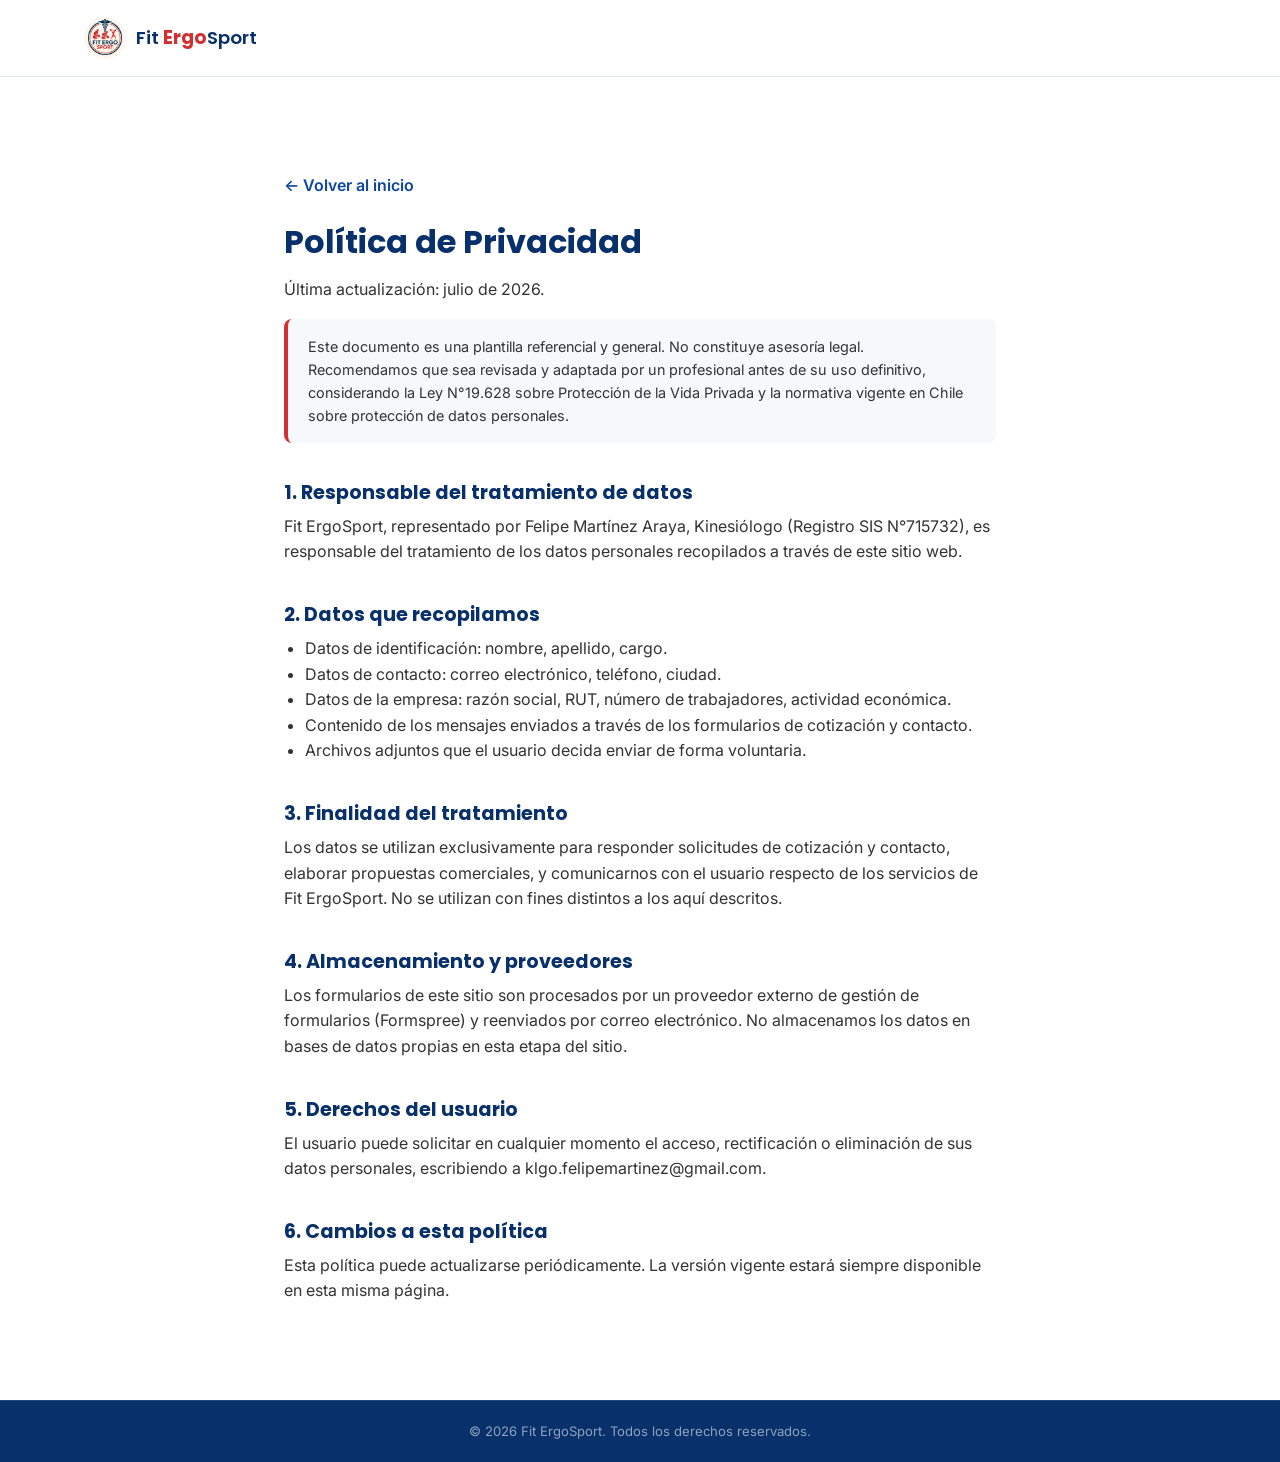
==== legal/privacidad.html @ c979af6d "Sitio web inicial de Fit ErgoSport Landing profesional responsive con secciones de servicios, produc" ====
<!DOCTYPE html>
<html lang="es-CL">
<head>
<meta charset="UTF-8">
<meta name="viewport" content="width=device-width, initial-scale=1.0">
<title>Política de Privacidad | Fit ErgoSport</title>
<link rel="icon" type="image/jpeg" href="../assets/img/logo.jpg">
<link rel="preconnect" href="https://fonts.googleapis.com">
<link href="https://fonts.googleapis.com/css2?family=Poppins:wght@600;700;800&family=Inter:wght@400;500;600&display=swap" rel="stylesheet">
<link rel="stylesheet" href="../css/styles.css">
<style>
  .legal-content{ max-width:760px; margin:0 auto; padding:96px 24px 80px; }
  .legal-content h1{ font-size:2rem; }
  .legal-content h2{ font-size:1.2rem; margin-top:2em; }
  .legal-content p, .legal-content li{ color:var(--color-text); }
  .legal-content ul{ list-style:disc; padding-left:1.3em; margin-bottom:1em; }
  .back-link{ display:inline-block; margin-bottom:24px; color:var(--color-primary); font-weight:600; }
  .disclaimer{ background:var(--color-bg); border-left:4px solid var(--color-secondary); padding:16px 20px; border-radius:8px; font-size:.9rem; color:var(--color-text-light); }
</style>
</head>
<body>
<header class="site-header">
  <div class="container header-inner">
    <a href="../index.html" class="brand">
      <img src="../assets/img/logo.jpg" alt="Fit ErgoSport" class="brand-logo">
      <span class="brand-name">Fit <strong>Ergo</strong>Sport</span>
    </a>
  </div>
</header>

<main class="legal-content">
  <a class="back-link" href="../index.html">&larr; Volver al inicio</a>
  <h1>Política de Privacidad</h1>
  <p>Última actualización: julio de 2026.</p>

  <p class="disclaimer">Este documento es una plantilla referencial y general. No constituye asesoría legal. Recomendamos que sea revisada y adaptada por un profesional antes de su uso definitivo, considerando la Ley N°19.628 sobre Protección de la Vida Privada y la normativa vigente en Chile sobre protección de datos personales.</p>

  <h2>1. Responsable del tratamiento de datos</h2>
  <p>Fit ErgoSport, representado por Felipe Martínez Araya, Kinesiólogo (Registro SIS N°715732), es responsable del tratamiento de los datos personales recopilados a través de este sitio web.</p>

  <h2>2. Datos que recopilamos</h2>
  <ul>
    <li>Datos de identificación: nombre, apellido, cargo.</li>
    <li>Datos de contacto: correo electrónico, teléfono, ciudad.</li>
    <li>Datos de la empresa: razón social, RUT, número de trabajadores, actividad económica.</li>
    <li>Contenido de los mensajes enviados a través de los formularios de cotización y contacto.</li>
    <li>Archivos adjuntos que el usuario decida enviar de forma voluntaria.</li>
  </ul>

  <h2>3. Finalidad del tratamiento</h2>
  <p>Los datos se utilizan exclusivamente para responder solicitudes de cotización y contacto, elaborar propuestas comerciales, y comunicarnos con el usuario respecto de los servicios de Fit ErgoSport. No se utilizan con fines distintos a los aquí descritos.</p>

  <h2>4. Almacenamiento y proveedores</h2>
  <p>Los formularios de este sitio son procesados por un proveedor externo de gestión de formularios (Formspree) y reenviados por correo electrónico. No almacenamos los datos en bases de datos propias en esta etapa del sitio.</p>

  <h2>5. Derechos del usuario</h2>
  <p>El usuario puede solicitar en cualquier momento el acceso, rectificación o eliminación de sus datos personales, escribiendo a <a href="mailto:klgo.felipemartinez@gmail.com">klgo.felipemartinez@gmail.com</a>.</p>

  <h2>6. Cambios a esta política</h2>
  <p>Esta política puede actualizarse periódicamente. La versión vigente estará siempre disponible en esta misma página.</p>
</main>

<footer class="site-footer">
  <div class="footer-bottom">
    <div class="container">
      <p>&copy; 2026 Fit ErgoSport. Todos los derechos reservados.</p>
    </div>
  </div>
</footer>
</body>
</html>
---- css/styles.css ----
/* ============ Tokens ============ */
:root{
  --color-primary: #0D47A1;
  --color-primary-dark: #08306b;
  --color-primary-light: #E8EFFB;
  --color-secondary: #D32F2F;
  --color-secondary-dark: #a52323;
  --color-white: #ffffff;
  --color-bg: #F6F8FC;
  --color-text: #333333;
  --color-text-light: #6b7280;
  --color-border: #E3E8F0;

  --font-heading: 'Poppins', 'Segoe UI', sans-serif;
  --font-body: 'Inter', 'Segoe UI', sans-serif;

  --radius-sm: 8px;
  --radius: 14px;
  --radius-lg: 22px;
  --shadow: 0 4px 24px rgba(13,71,161,0.08);
  --shadow-lg: 0 12px 40px rgba(13,71,161,0.14);
  --container-w: 1160px;
}

/* ============ Reset ============ */
*, *::before, *::after{ box-sizing:border-box; }
html{ scroll-behavior:smooth; }
body{
  margin:0;
  font-family:var(--font-body);
  color:var(--color-text);
  background:var(--color-white);
  line-height:1.6;
  -webkit-font-smoothing:antialiased;
}
img{ max-width:100%; display:block; }
a{ color:inherit; text-decoration:none; }
ul{ list-style:none; margin:0; padding:0; }
h1,h2,h3,h4{ font-family:var(--font-heading); color:var(--color-primary-dark); margin:0 0 .5em; line-height:1.2; }
p{ margin:0 0 1em; }
button{ font-family:inherit; }

.skip-link{
  position:absolute; left:-999px; top:0; background:var(--color-primary); color:#fff;
  padding:.75em 1.2em; z-index:1000; border-radius:0 0 8px 0;
}
.skip-link:focus{ left:0; }

.container{
  max-width:var(--container-w);
  margin:0 auto;
  padding:0 24px;
}

/* ============ Buttons ============ */
.btn{
  display:inline-flex; align-items:center; justify-content:center;
  padding:.85em 1.6em;
  border-radius:999px;
  font-weight:600;
  font-size:.95rem;
  border:2px solid transparent;
  cursor:pointer;
  transition:transform .15s ease, box-shadow .15s ease, background-color .15s ease, color .15s ease;
  white-space:nowrap;
}
.btn:hover{ transform:translateY(-2px); }
.btn:disabled{ opacity:.55; cursor:not-allowed; transform:none; }
.btn-primary{ background:var(--color-secondary); color:#fff; box-shadow:0 8px 20px rgba(211,47,47,.25); }
.btn-primary:hover{ background:var(--color-secondary-dark); }
.btn-outline{ background:transparent; border-color:var(--color-primary); color:var(--color-primary); }
.btn-outline:hover{ background:var(--color-primary); color:#fff; }
.btn-lg{ padding:1em 2em; font-size:1rem; }
.btn-block{ width:100%; }

/* ============ Header ============ */
.site-header{
  position:sticky; top:0; z-index:100;
  background:rgba(255,255,255,.92);
  backdrop-filter:blur(8px);
  border-bottom:1px solid var(--color-border);
}
.header-inner{
  display:flex; align-items:center; justify-content:space-between;
  height:76px;
}
.brand{ display:flex; align-items:center; gap:10px; }
.brand-logo{ width:42px; height:42px; border-radius:50%; object-fit:cover; }
.brand-name{ font-family:var(--font-heading); font-weight:600; font-size:1.15rem; color:var(--color-primary-dark); }
.brand-name strong{ color:var(--color-secondary); }

.primary-nav{ display:flex; align-items:center; gap:28px; }
.primary-nav ul{ display:flex; gap:24px; }
.primary-nav a{ font-weight:500; font-size:.95rem; color:var(--color-text); position:relative; }
.primary-nav ul a::after{
  content:''; position:absolute; left:0; right:0; bottom:-6px; height:2px;
  background:var(--color-secondary); transform:scaleX(0); transition:transform .2s ease;
}
.primary-nav ul a:hover::after{ transform:scaleX(1); }
.nav-cta{ padding:.65em 1.4em; font-size:.9rem; }

.nav-toggle{
  display:none; flex-direction:column; justify-content:center; gap:5px;
  width:40px; height:40px; background:none; border:none; cursor:pointer;
}
.nav-toggle span{ display:block; height:2px; background:var(--color-primary-dark); border-radius:2px; }

/* ============ Hero ============ */
.hero{
  background:linear-gradient(135deg, var(--color-primary) 0%, var(--color-primary-dark) 100%);
  color:#fff;
  overflow:hidden;
  position:relative;
}
.hero-inner{
  display:grid; grid-template-columns:1.1fr .9fr; align-items:center; gap:40px;
  padding:88px 24px 76px;
}
.eyebrow{
  text-transform:uppercase; letter-spacing:.12em; font-size:.78rem; font-weight:700;
  color:var(--color-secondary);
  margin-bottom:.75em;
}
.hero .eyebrow{ color:#ffb3ab; }
.hero h1{ color:#fff; font-size:clamp(2rem, 4vw, 2.9rem); }
.hero-sub{ color:rgba(255,255,255,.86); font-size:1.05rem; max-width:52ch; }
.hero-actions{ display:flex; gap:16px; flex-wrap:wrap; margin:28px 0; }
.hero .btn-outline{ border-color:#fff; color:#fff; }
.hero .btn-outline:hover{ background:#fff; color:var(--color-primary-dark); }
.hero-trust{ display:flex; flex-wrap:wrap; gap:10px 24px; margin-top:20px; }
.hero-trust li{
  font-size:.82rem; color:rgba(255,255,255,.75);
  padding-left:18px; position:relative;
}
.hero-trust li::before{
  content:''; position:absolute; left:0; top:.5em; width:8px; height:8px;
  border-radius:50%; background:var(--color-secondary);
}
.hero-media{ position:relative; display:flex; align-items:center; justify-content:center; }
.hero-blob{
  position:absolute; width:340px; height:340px; border-radius:50%;
  background:rgba(255,255,255,.08); filter:blur(2px);
}
.hero-logo{
  position:relative; width:260px; height:260px; border-radius:50%;
  box-shadow:var(--shadow-lg); border:6px solid rgba(255,255,255,.15);
}

/* ============ Section layout ============ */
.section{ padding:96px 0; }
.section-alt{ background:var(--color-bg); }
.section-head{ max-width:640px; margin:0 auto 56px; text-align:center; }
.section-head h2{ font-size:clamp(1.6rem, 3vw, 2.2rem); }
.section-lead{ color:var(--color-text-light); font-size:1.05rem; }

.section-split{
  display:grid; grid-template-columns:.85fr 1.15fr; gap:64px; align-items:center;
}
.section-split.reverse{ grid-template-columns:1.15fr .85fr; }
.section-split.reverse .section-content{ order:1; }
.section-split.reverse .section-media{ order:2; }
.section-content h2{ font-size:clamp(1.6rem, 3vw, 2.2rem); }

.avatar-frame{
  width:100%; max-width:340px; margin:0 auto; aspect-ratio:1/1; border-radius:50%;
  overflow:hidden; box-shadow:var(--shadow-lg); border:8px solid var(--color-white);
  outline:1px solid var(--color-border);
}
.avatar-frame img{ width:100%; height:100%; object-fit:cover; }

.credentials{ display:grid; grid-template-columns:repeat(4,1fr); gap:16px; margin:28px 0; }
.credential{ text-align:center; padding:16px 8px; background:var(--color-bg); border-radius:var(--radius-sm); }
.section-alt .credential{ background:var(--color-white); }
.credential-value{ display:block; font-family:var(--font-heading); font-weight:700; color:var(--color-primary); font-size:1.3rem; }
.credential-label{ display:block; font-size:.75rem; color:var(--color-text-light); margin-top:4px; }

.chip-list{ display:flex; flex-wrap:wrap; gap:10px; margin-top:8px; }
.chip{
  background:var(--color-primary-light); color:var(--color-primary-dark);
  font-size:.82rem; font-weight:500; padding:.45em 1em; border-radius:999px;
}

.stat-card{
  background:var(--color-white); border-radius:var(--radius-lg); padding:48px 36px;
  box-shadow:var(--shadow-lg); border-left:5px solid var(--color-secondary);
}
.stat-quote{ font-family:var(--font-heading); font-size:1.35rem; color:var(--color-primary-dark); font-weight:600; }
.stat-quote-sub{ color:var(--color-text-light); margin:0; }

.benefit-list{ display:grid; gap:12px; margin:24px 0 32px; }
.benefit-list li{
  display:flex; align-items:center; gap:10px; font-weight:500;
  padding-left:2px;
}
.benefit-list li::before{
  content:'✓'; display:inline-flex; align-items:center; justify-content:center;
  width:24px; height:24px; border-radius:50%; background:var(--color-primary);
  color:#fff; font-size:.75rem; flex-shrink:0;
}

/* ============ Cards / grids ============ */
.cards-grid{ display:grid; gap:28px; }
.cards-grid.three{ grid-template-columns:repeat(3, 1fr); }

.card{
  background:var(--color-white); border:1px solid var(--color-border);
  border-radius:var(--radius); padding:32px; box-shadow:var(--shadow);
  transition:transform .2s ease, box-shadow .2s ease;
}
.section-alt .card{ background:var(--color-white); }
.service-card:hover, .product-card:hover{ transform:translateY(-4px); box-shadow:var(--shadow-lg); }

.icon-badge{
  width:52px; height:52px; border-radius:14px; background:var(--color-primary-light);
  color:var(--color-primary); display:flex; align-items:center; justify-content:center;
  margin-bottom:20px;
}
.icon-badge svg{ width:26px; height:26px; }

.tag-list{ display:flex; flex-wrap:wrap; gap:8px; margin-top:16px; }
.tag-list li{
  font-size:.78rem; color:var(--color-primary-dark); background:var(--color-primary-light);
  padding:.4em .85em; border-radius:999px;
}

.badge{
  display:inline-block; font-size:.72rem; font-weight:700; letter-spacing:.04em;
  text-transform:uppercase; color:#fff; background:var(--color-secondary);
  padding:.35em .8em; border-radius:6px; margin-bottom:14px;
}
.badge-muted{ background:var(--color-border); color:var(--color-text-light); }
.product-card.is-soon, .blog-card.is-soon{ opacity:.7; }

.note{ text-align:center; color:var(--color-text-light); margin-top:12px; }
.note a{ color:var(--color-secondary); font-weight:600; }

/* ============ Forms ============ */
.form-card{ max-width:820px; margin:0 auto; }
.form-grid{ display:grid; grid-template-columns:repeat(2, 1fr); gap:20px; }
.field{ display:flex; flex-direction:column; gap:6px; margin-bottom:20px; }
.field-full{ grid-column:1 / -1; }
label{ font-size:.85rem; font-weight:600; color:var(--color-text); }
input, textarea{
  font-family:inherit; font-size:.95rem; padding:.75em .9em;
  border:1.5px solid var(--color-border); border-radius:var(--radius-sm);
  background:var(--color-bg); color:var(--color-text);
  transition:border-color .15s ease, background .15s ease;
}
.section-alt input, .section-alt textarea{ background:var(--color-white); }
input:focus, textarea:focus{
  outline:none; border-color:var(--color-primary); background:var(--color-white);
}
textarea{ resize:vertical; }

.checkbox-group{ border:none; padding:0; margin:8px 0 24px; }
.checkbox-group legend{ font-size:.85rem; font-weight:600; margin-bottom:12px; padding:0; }
.checkbox-grid{ display:grid; grid-template-columns:repeat(3, 1fr); gap:10px 16px; }
.checkbox{ display:flex; align-items:center; gap:8px; font-size:.88rem; font-weight:400; cursor:pointer; }
.checkbox input{ width:16px; height:16px; padding:0; accent-color:var(--color-primary); }

.form-status{ margin:0 0 16px; font-size:.9rem; font-weight:600; min-height:1.2em; }
.form-status.success{ color:#1b7a3d; }
.form-status.error{ color:var(--color-secondary); }

.contact-list{ display:grid; gap:18px; margin-top:24px; }
.contact-label{ display:block; font-size:.78rem; text-transform:uppercase; letter-spacing:.06em; color:var(--color-text-light); margin-bottom:2px; }
.contact-list a{ font-weight:600; color:var(--color-primary-dark); }
.contact-list a:hover{ color:var(--color-secondary); }

/* ============ Footer ============ */
.site-footer{ background:var(--color-primary-dark); color:rgba(255,255,255,.85); }
.footer-inner{
  display:grid; grid-template-columns:1.4fr 1fr 1fr 1fr; gap:40px;
  padding:64px 24px 40px;
}
.footer-logo{ width:56px; height:56px; border-radius:50%; margin-bottom:16px; }
.footer-brand p{ font-size:.9rem; color:rgba(255,255,255,.65); max-width:32ch; }
.social-list{ display:flex; gap:12px; margin-top:16px; }
.social-list a{
  width:38px; height:38px; border-radius:50%; background:rgba(255,255,255,.08);
  display:flex; align-items:center; justify-content:center; transition:background .15s ease;
}
.social-list a:hover{ background:var(--color-secondary); }
.social-list svg{ width:18px; height:18px; }
.footer-col h4{ color:#fff; font-size:.9rem; text-transform:uppercase; letter-spacing:.06em; margin-bottom:16px; }
.footer-col ul{ display:grid; gap:10px; }
.footer-col a{ font-size:.9rem; color:rgba(255,255,255,.7); }
.footer-col a:hover{ color:#fff; }
.footer-bottom{ border-top:1px solid rgba(255,255,255,.12); padding:20px 0; }
.footer-bottom p{ margin:0; font-size:.82rem; color:rgba(255,255,255,.55); text-align:center; }

/* ============ WhatsApp floating button ============ */
.whatsapp-float{
  position:fixed; right:24px; bottom:24px; z-index:200;
  width:60px; height:60px; border-radius:50%;
  background:#25D366; color:#fff;
  display:flex; align-items:center; justify-content:center;
  box-shadow:0 10px 30px rgba(37,211,102,.45);
  transition:transform .2s ease;
}
.whatsapp-float:hover{ transform:scale(1.08); }
.whatsapp-float svg{ width:30px; height:30px; }

/* ============ Responsive ============ */
@media (max-width: 980px){
  .section-split, .section-split.reverse{ grid-template-columns:1fr; gap:40px; }
  .section-split.reverse .section-content, .section-split.reverse .section-media{ order:initial; }
  .hero-inner{ grid-template-columns:1fr; text-align:center; padding-top:64px; }
  .hero-trust{ justify-content:center; }
  .hero-actions{ justify-content:center; }
  .hero-media{ order:-1; margin-bottom:20px; }
  .hero-logo{ width:180px; height:180px; }
  .hero-blob{ width:220px; height:220px; }
  .cards-grid.three{ grid-template-columns:1fr 1fr; }
  .footer-inner{ grid-template-columns:1fr 1fr; }
}

@media (max-width: 760px){
  .primary-nav{
    position:fixed; inset:76px 0 0 0; background:#fff; flex-direction:column;
    align-items:flex-start; padding:32px 24px; gap:24px;
    transform:translateX(100%); transition:transform .25s ease; overflow-y:auto;
  }
  .primary-nav.is-open{ transform:translateX(0); }
  .primary-nav ul{ flex-direction:column; gap:18px; width:100%; }
  .primary-nav ul a{ font-size:1.1rem; }
  .nav-cta{ width:100%; text-align:center; }
  .nav-toggle{ display:flex; }

  .cards-grid.three{ grid-template-columns:1fr; }
  .form-grid{ grid-template-columns:1fr; }
  .checkbox-grid{ grid-template-columns:1fr 1fr; }
  .credentials{ grid-template-columns:1fr 1fr; }
  .footer-inner{ grid-template-columns:1fr; padding:48px 24px 32px; }
  .section{ padding:64px 0; }
}
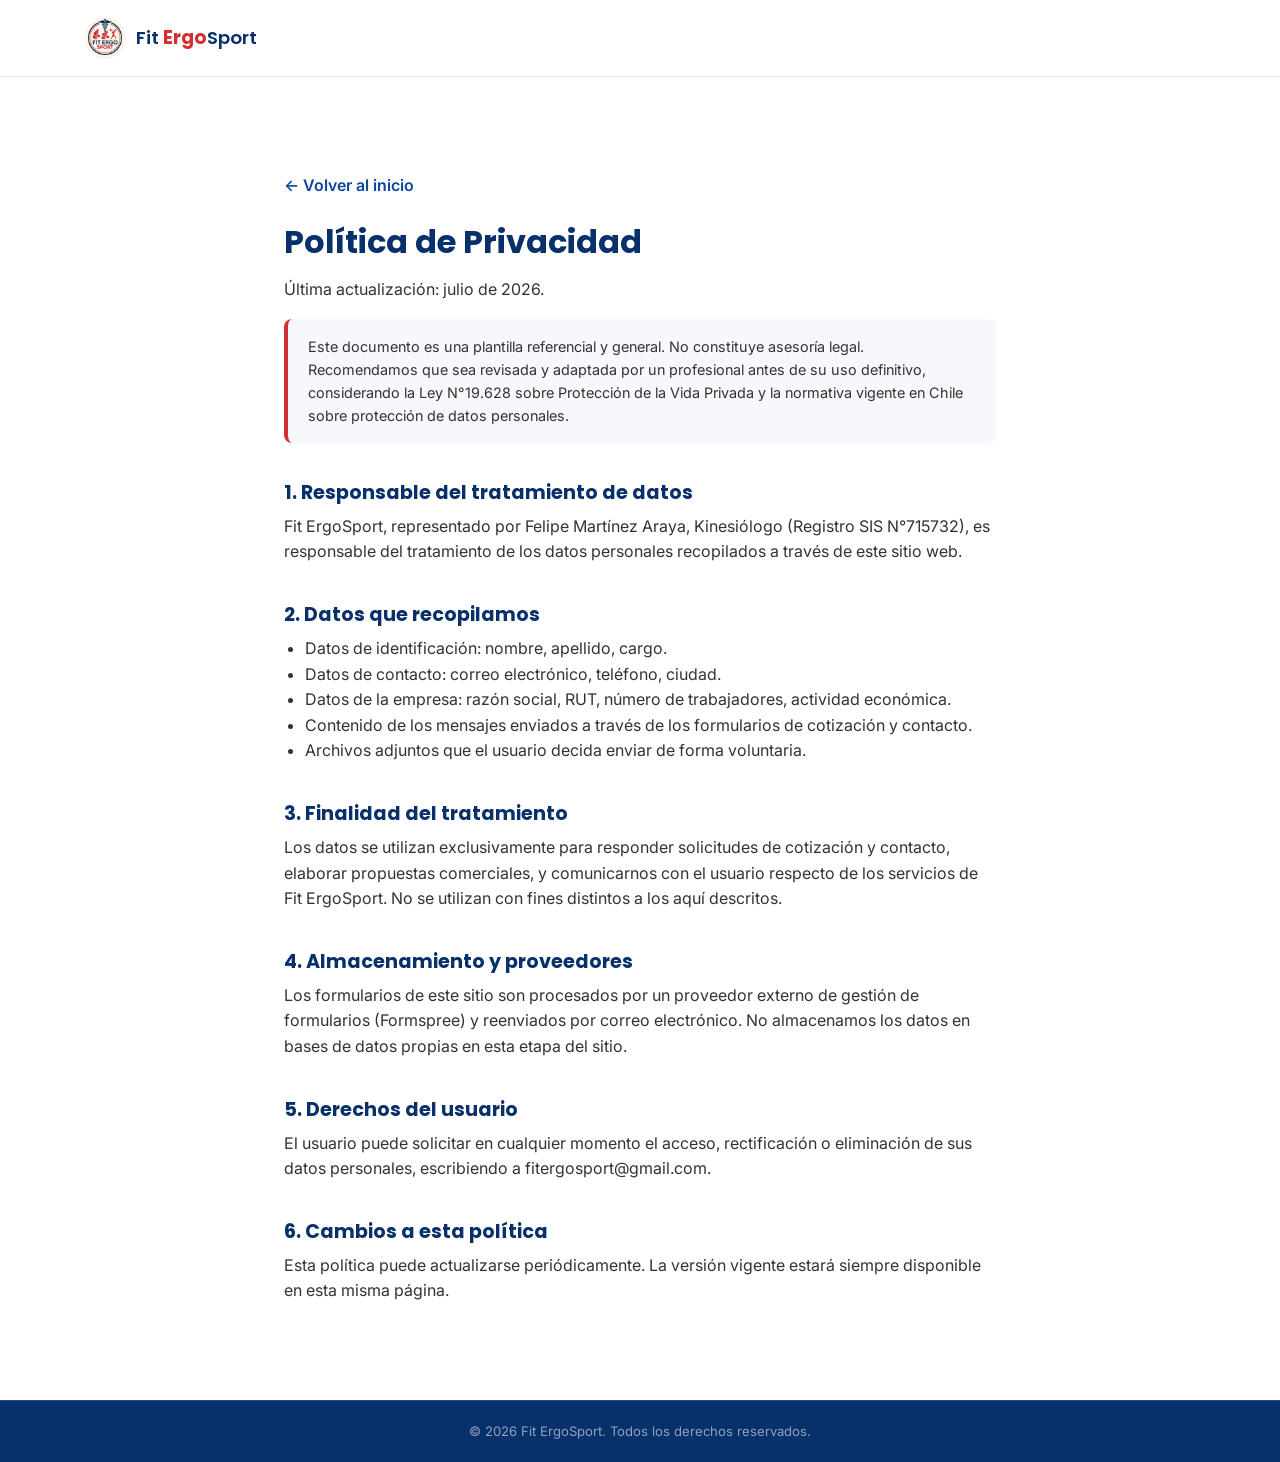
==== commit f6826bcf: "Activar Formspree, cambiar correo de contacto a fitergosport@gmail.com y agregar crédito de Virtual " ====
--- a/legal/privacidad.html
+++ b/legal/privacidad.html
@@ -54,7 +54,7 @@
   <p>Los formularios de este sitio son procesados por un proveedor externo de gestión de formularios (Formspree) y reenviados por correo electrónico. No almacenamos los datos en bases de datos propias en esta etapa del sitio.</p>
 
   <h2>5. Derechos del usuario</h2>
-  <p>El usuario puede solicitar en cualquier momento el acceso, rectificación o eliminación de sus datos personales, escribiendo a <a href="mailto:klgo.felipemartinez@gmail.com">klgo.felipemartinez@gmail.com</a>.</p>
+  <p>El usuario puede solicitar en cualquier momento el acceso, rectificación o eliminación de sus datos personales, escribiendo a <a href="mailto:fitergosport@gmail.com">fitergosport@gmail.com</a>.</p>
 
   <h2>6. Cambios a esta política</h2>
   <p>Esta política puede actualizarse periódicamente. La versión vigente estará siempre disponible en esta misma página.</p>
--- a/css/styles.css
+++ b/css/styles.css
@@ -234,6 +234,48 @@
 .note{ text-align:center; color:var(--color-text-light); margin-top:12px; }
 .note a{ color:var(--color-secondary); font-weight:600; }
 
+/* ============ Proceso / Modalidades ============ */
+.process-steps{
+  display:grid; grid-template-columns:repeat(4, 1fr); gap:24px;
+  list-style:none; counter-reset:step; margin-bottom:56px;
+}
+.step-card{
+  background:var(--color-bg); border-radius:var(--radius); padding:28px 22px;
+  position:relative;
+}
+.step-number{
+  display:flex; align-items:center; justify-content:center;
+  width:38px; height:38px; border-radius:50%;
+  background:var(--color-secondary); color:#fff;
+  font-family:var(--font-heading); font-weight:700; font-size:1rem;
+  margin-bottom:16px;
+}
+.step-card h3{ font-size:1.05rem; }
+.step-card p{ font-size:.92rem; color:var(--color-text-light); margin:0; }
+
+.modality-grid{ display:grid; grid-template-columns:repeat(3, 1fr); gap:28px; }
+.modality-card{ text-align:center; }
+.modality-card h3{ font-size:1.1rem; }
+.modality-card p{ color:var(--color-text-light); font-size:.92rem; min-height:3.4em; }
+
+/* ============ FAQ ============ */
+.faq-list{ max-width:760px; margin:0 auto; display:grid; gap:14px; }
+.faq-item{
+  background:var(--color-bg); border:1px solid var(--color-border);
+  border-radius:var(--radius-sm); padding:6px 22px;
+}
+.faq-item summary{
+  padding:16px 0; font-weight:600; cursor:pointer; list-style:none;
+  position:relative; padding-right:28px;
+}
+.faq-item summary::-webkit-details-marker{ display:none; }
+.faq-item summary::after{
+  content:'+'; position:absolute; right:0; top:14px;
+  font-size:1.3rem; color:var(--color-primary); font-weight:400;
+}
+.faq-item[open] summary::after{ content:'\2212'; }
+.faq-item p{ padding-bottom:16px; margin:0; color:var(--color-text-light); font-size:.92rem; }
+
 /* ============ Forms ============ */
 .form-card{ max-width:820px; margin:0 auto; }
 .form-grid{ display:grid; grid-template-columns:repeat(2, 1fr); gap:20px; }
@@ -288,6 +330,7 @@
 .footer-col a:hover{ color:#fff; }
 .footer-bottom{ border-top:1px solid rgba(255,255,255,.12); padding:20px 0; }
 .footer-bottom p{ margin:0; font-size:.82rem; color:rgba(255,255,255,.55); text-align:center; }
+.footer-credit{ margin-top:6px !important; font-size:.75rem !important; color:rgba(255,255,255,.35) !important; }
 
 /* ============ WhatsApp floating button ============ */
 .whatsapp-float{
@@ -313,6 +356,8 @@
   .hero-blob{ width:220px; height:220px; }
   .cards-grid.three{ grid-template-columns:1fr 1fr; }
   .footer-inner{ grid-template-columns:1fr 1fr; }
+  .process-steps{ grid-template-columns:1fr 1fr; }
+  .modality-grid{ grid-template-columns:1fr; }
 }
 
 @media (max-width: 760px){
@@ -328,6 +373,7 @@
   .nav-toggle{ display:flex; }
 
   .cards-grid.three{ grid-template-columns:1fr; }
+  .process-steps{ grid-template-columns:1fr; }
   .form-grid{ grid-template-columns:1fr; }
   .checkbox-grid{ grid-template-columns:1fr 1fr; }
   .credentials{ grid-template-columns:1fr 1fr; }
